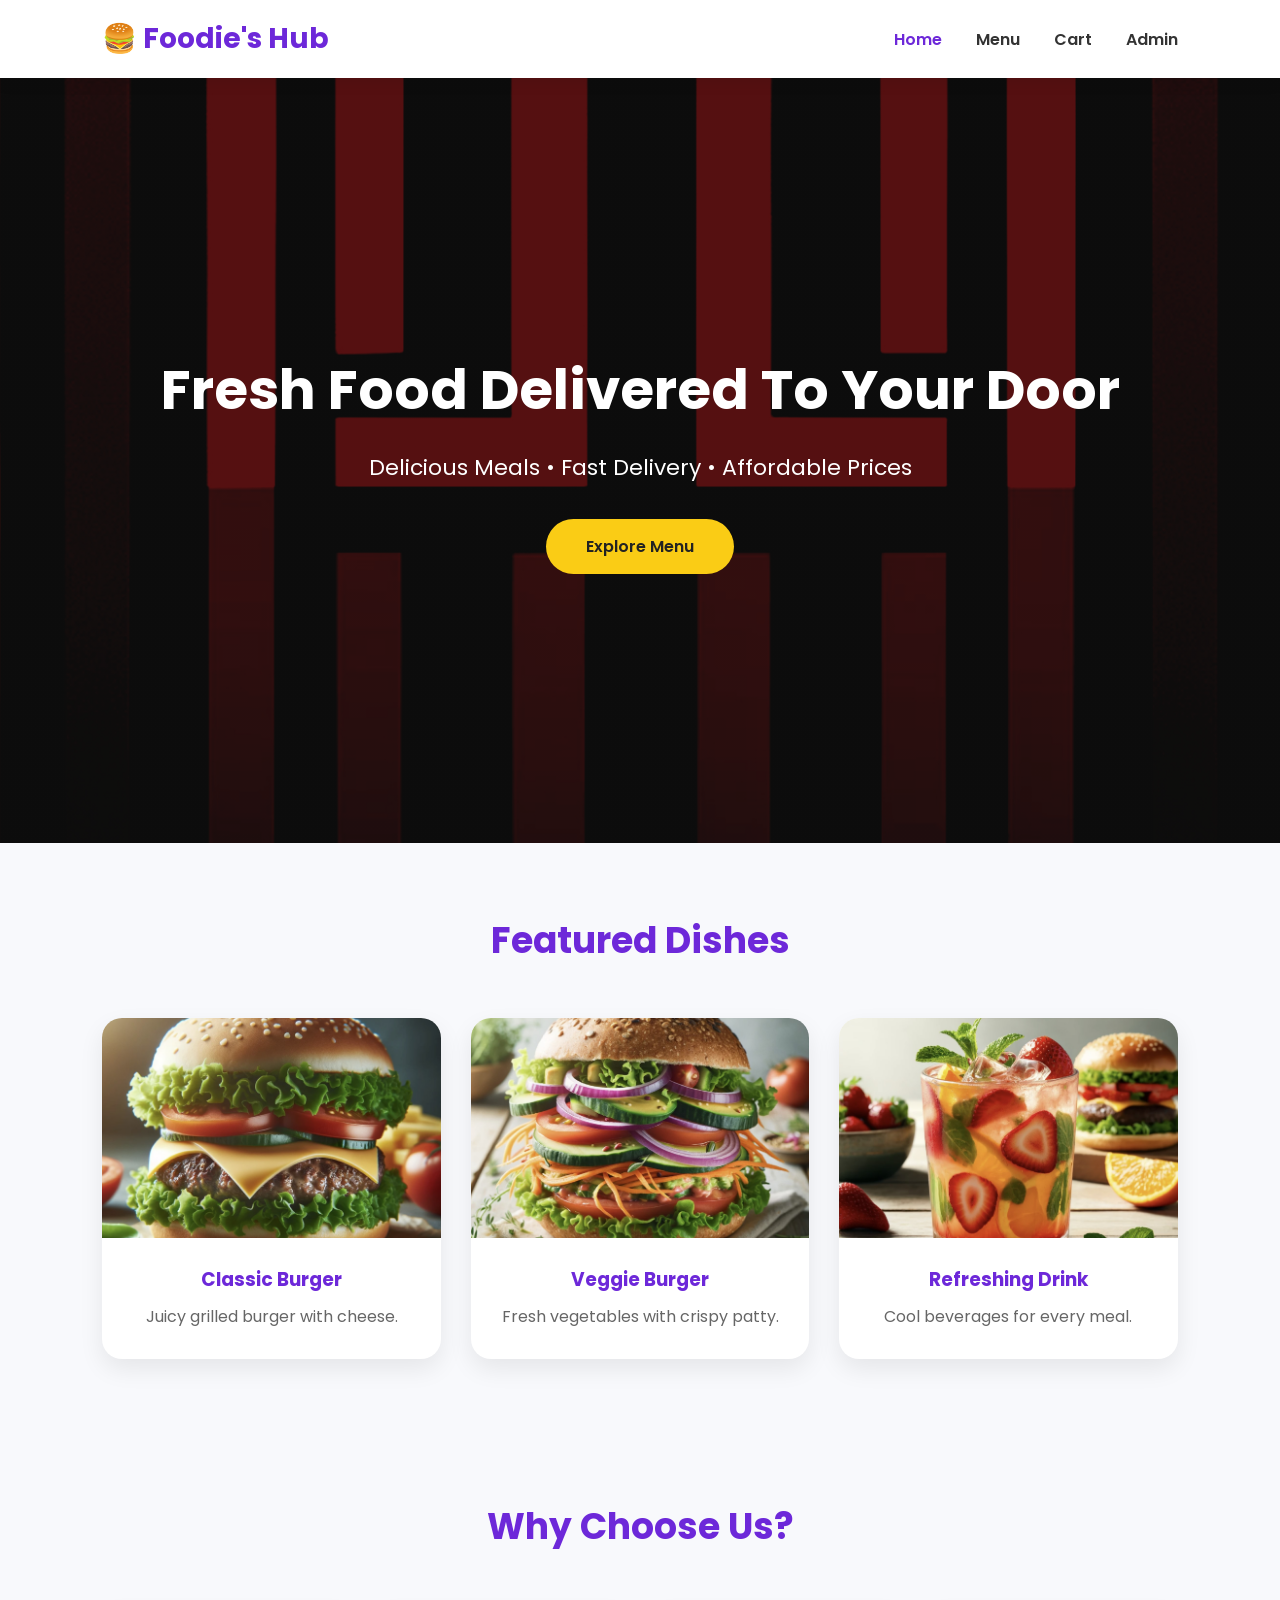
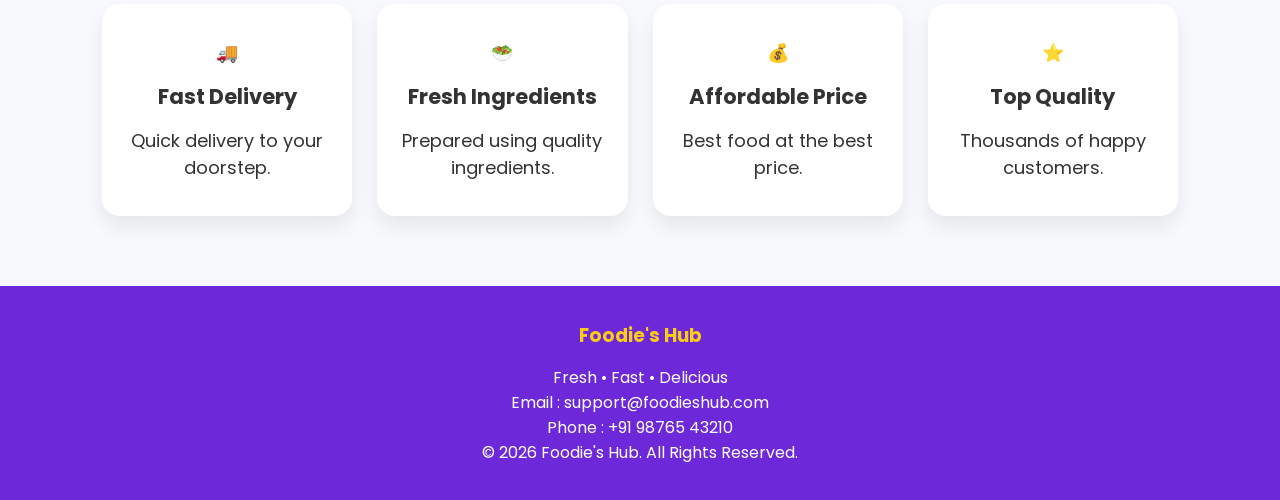
==== app/index.html @ e69044fa "initial changes -online food ordering system" ====
<!DOCTYPE html>
<html lang="en">
<head>
    <meta charset="UTF-8">
    <meta name="viewport" content="width=device-width, initial-scale=1.0">
    <title>Foodie's Hub | Online Food Ordering</title>

    <link rel="stylesheet" href="css/style.css">

    <link href="https://fonts.googleapis.com/css2?family=Poppins:wght@300;400;500;600;700&display=swap" rel="stylesheet">

    <script src="js/main.js" defer></script>
</head>

<body>

    <!-- Navbar -->

    <header class="navbar">

        <div class="logo">
            🍔 Foodie's Hub
        </div>

        <nav>

            <a href="index.html" class="active">Home</a>

            <a href="menu.html">Menu</a>

            <a href="cart.html">Cart</a>

            <a href="php/admin-menu.php">Admin</a>

        </nav>

    </header>


    <!-- Hero Section -->

    <section class="hero">

        <div class="hero-content">

            <h1>Fresh Food Delivered To Your Door</h1>

            <p>
                Delicious Meals • Fast Delivery • Affordable Prices
            </p>

            <a href="menu.html" class="btn">
                Explore Menu
            </a>

        </div>

    </section>


    <!-- Featured Foods -->

    <section class="featured">

        <h2>Featured Dishes</h2>

        <div class="food-container">

            <div class="food-card">

                <img src="images/burger.jpg" alt="Burger">

                <h3>Classic Burger</h3>

                <p>Juicy grilled burger with cheese.</p>

            </div>

            <div class="food-card">

                <img src="images/veggieburger.jpg" alt="Veg Burger">

                <h3>Veggie Burger</h3>

                <p>Fresh vegetables with crispy patty.</p>

            </div>

            <div class="food-card">

                <img src="images/mixdrink.jpg" alt="Drink">

                <h3>Refreshing Drink</h3>

                <p>Cool beverages for every meal.</p>

            </div>

        </div>

    </section>


    <!-- Why Choose Us -->

    <section class="why-us">

        <h2>Why Choose Us?</h2>

        <div class="features">

            <div class="feature-box">
                🚚
                <h3>Fast Delivery</h3>
                <p>Quick delivery to your doorstep.</p>
            </div>

            <div class="feature-box">
                🥗
                <h3>Fresh Ingredients</h3>
                <p>Prepared using quality ingredients.</p>
            </div>

            <div class="feature-box">
                💰
                <h3>Affordable Price</h3>
                <p>Best food at the best price.</p>
            </div>

            <div class="feature-box">
                ⭐
                <h3>Top Quality</h3>
                <p>Thousands of happy customers.</p>
            </div>

        </div>

    </section>


    <!-- Footer -->

    <footer>

        <h3>Foodie's Hub</h3>

        <p>Fresh • Fast • Delicious</p>

        <p>Email : support@foodieshub.com</p>

        <p>Phone : +91 98765 43210</p>

        <p>© 2026 Foodie's Hub. All Rights Reserved.</p>

    </footer>

</body>
</html>
---- app/css/style.css ----
/* ===========================================
   Foodie's Hub
   Theme : Yellow & Violet
=========================================== */

@import url('https://fonts.googleapis.com/css2?family=Poppins:wght@300;400;500;600;700&display=swap');

*{
    margin:0;
    padding:0;
    box-sizing:border-box;
    scroll-behavior:smooth;
}

body{
    font-family:'Poppins',sans-serif;
    background:#f8f9fc;
    color:#333;
}

/* ================= NAVBAR ================= */

.navbar{
    display:flex;
    justify-content:space-between;
    align-items:center;
    padding:18px 8%;
    background:#ffffff;
    box-shadow:0 4px 15px rgba(0,0,0,.08);
    position:sticky;
    top:0;
    z-index:999;
}

.logo{
    font-size:28px;
    font-weight:700;
    color:#6D28D9;
}

nav a{
    text-decoration:none;
    margin-left:30px;
    color:#333;
    font-weight:600;
    transition:.3s;
}

nav a:hover,
nav a.active{
    color:#6D28D9;
}

/* ================= HERO ================= */

.hero{

    min-height:85vh;

    background:linear-gradient(rgba(0,0,0,.55),rgba(0,0,0,.55)),
    url("../images/placeholder.jpg");

    background-size:cover;
    background-position:center;

    display:flex;
    justify-content:center;
    align-items:center;

    text-align:center;
}

.hero-content{

    color:#fff;

}

.hero h1{

    font-size:55px;

    margin-bottom:20px;

}

.hero p{

    font-size:22px;

    margin-bottom:35px;

}

.btn{

    display:inline-block;

    padding:15px 40px;

    background:#FACC15;

    color:#222;

    border-radius:50px;

    text-decoration:none;

    font-weight:600;

    transition:.3s;

}

.btn:hover{

    background:#6D28D9;

    color:white;

    transform:translateY(-3px);

}

/* ================= SECTION ================= */

section{

    padding:70px 8%;

}

section h2{

    text-align:center;

    font-size:36px;

    color:#6D28D9;

    margin-bottom:50px;

}

/* ================= FOOD CARDS ================= */

.food-container{

    display:grid;

    grid-template-columns:repeat(auto-fit,minmax(260px,1fr));

    gap:30px;

}

.food-card{

    background:#fff;

    border-radius:20px;

    overflow:hidden;

    box-shadow:0 10px 25px rgba(0,0,0,.08);

    transition:.3s;

    text-align:center;

    padding-bottom:20px;

}

.food-card:hover{

    transform:translateY(-10px);

}

.food-card img{

    width:100%;

    height:220px;

    object-fit:cover;

}

.food-card h3{

    margin-top:20px;

    color:#6D28D9;

}

.food-card p{

    padding:10px 20px;

    color:#666;

}

/* ================= WHY US ================= */

.features{

    display:grid;

    grid-template-columns:repeat(auto-fit,minmax(220px,1fr));

    gap:25px;

}

.feature-box{

    background:#ffffff;

    border-radius:18px;

    text-align:center;

    padding:35px 20px;

    box-shadow:0 10px 20px rgba(0,0,0,.08);

    transition:.3s;

    font-size:18px;

}

.feature-box:hover{

    background:#6D28D9;

    color:white;

}

.feature-box h3{

    margin:15px 0;

}

/* ================= FORMS ================= */

form{

    max-width:700px;

    margin:auto;

    background:#fff;

    padding:35px;

    border-radius:20px;

    box-shadow:0 10px 25px rgba(0,0,0,.08);

}

label{

    font-weight:600;

    display:block;

    margin-top:18px;

}

input,
select,
textarea{

    width:100%;

    padding:14px;

    margin-top:8px;

    border:1px solid #ddd;

    border-radius:10px;

    font-family:Poppins;

}

button{

    margin-top:25px;

    background:#FACC15;

    color:#222;

    border:none;

    padding:14px 30px;

    border-radius:40px;

    cursor:pointer;

    font-weight:600;

    transition:.3s;

}

button:hover{

    background:#6D28D9;

    color:white;

}

/* ================= TABLE ================= */

table{

    width:100%;

    border-collapse:collapse;

    margin-top:30px;

    background:white;

    border-radius:15px;

    overflow:hidden;

}

th{

    background:#6D28D9;

    color:white;

    padding:15px;

}

td{

    padding:15px;

    border-bottom:1px solid #eee;

}

tr:hover{

    background:#faf5ff;

}

/* ================= FOOTER ================= */

footer{

    background:#6D28D9;

    color:white;

    text-align:center;

    padding:35px;

}

footer h3{

    color:#FACC15;

    margin-bottom:15px;

}

/* ================= RESPONSIVE ================= */

@media(max-width:768px){

.hero h1{

font-size:36px;

}

.hero p{

font-size:18px;

}

.navbar{

flex-direction:column;

}

nav{

margin-top:15px;

}

nav a{

margin:10px;

display:inline-block;

}

}

/* Toast Notification */

.toast{

    position:fixed;

    top:20px;

    right:20px;

    background:#6D28D9;

    color:white;

    padding:15px 25px;

    border-radius:10px;

    font-weight:600;

    box-shadow:0 5px 15px rgba(0,0,0,.3);

    opacity:0;

    visibility:hidden;

    transition:all .4s ease;

    z-index:9999;

}

.toast.show{

    opacity:1;

    visibility:visible;

}
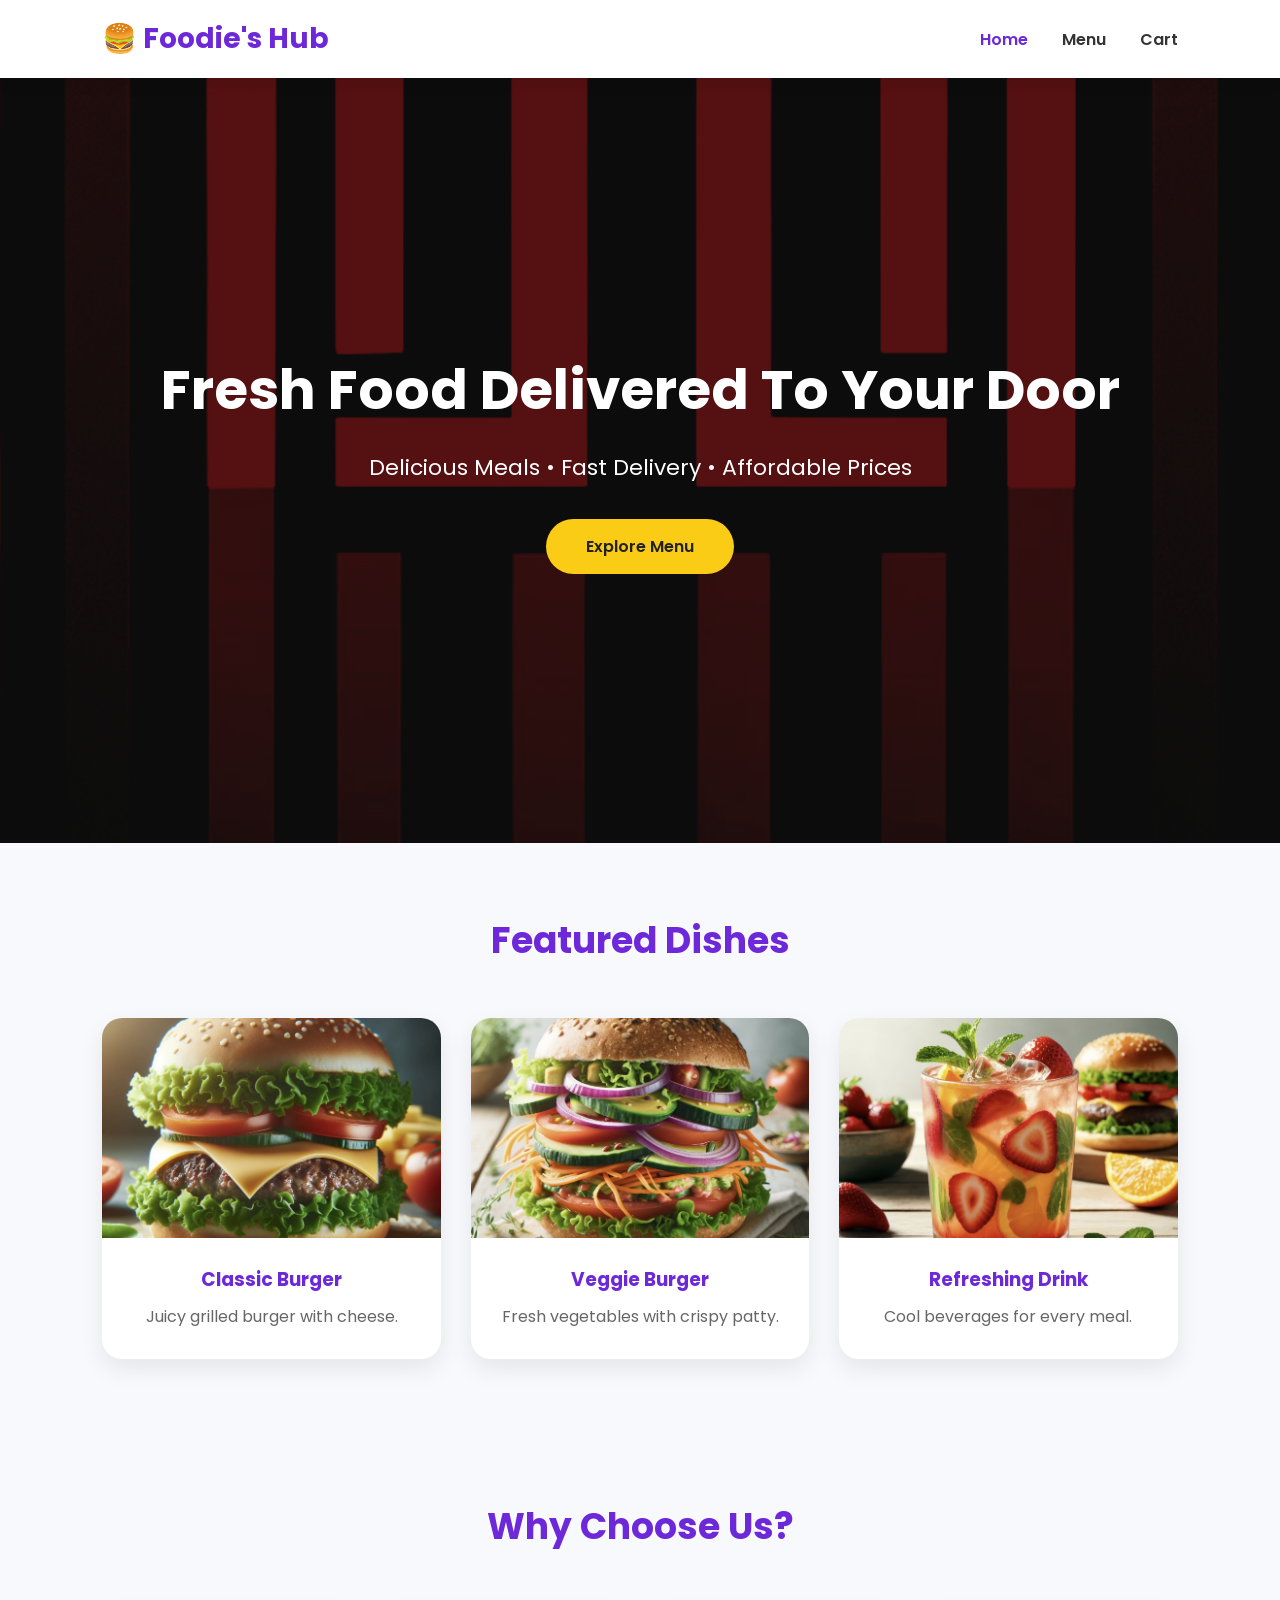
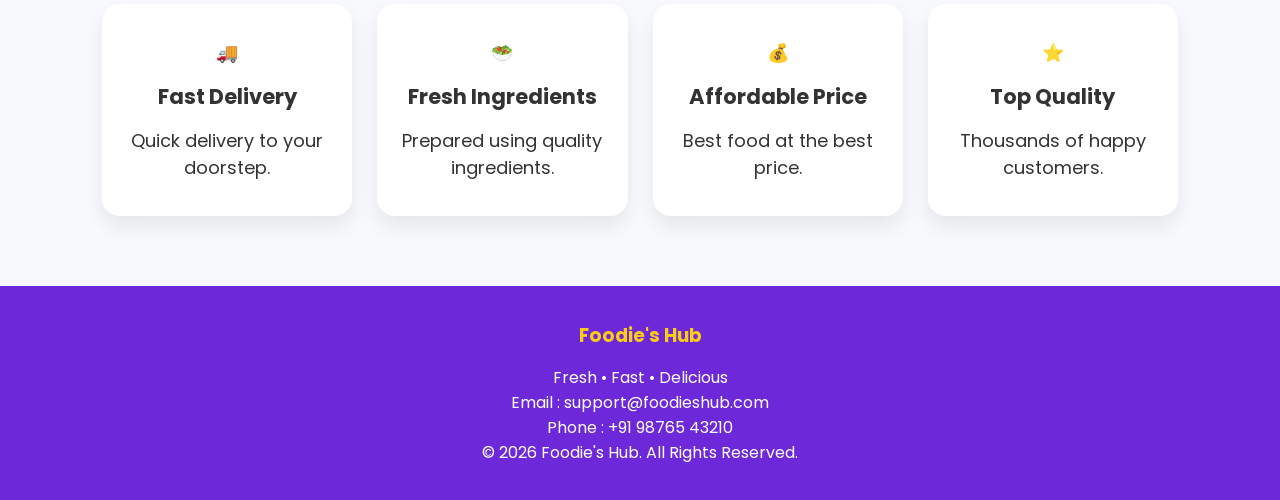
==== commit 5b16c87f: "Removed admin button and updated frontend" ====
--- a/app/index.html
+++ b/app/index.html
@@ -30,7 +30,7 @@
 
             <a href="cart.html">Cart</a>
 
-            <a href="php/admin-menu.php">Admin</a>
+            
 
         </nav>
 
--- a/app/css/style.css
+++ b/app/css/style.css
@@ -290,7 +290,7 @@
 
     border-radius:10px;
 
-    font-family:Poppins;
+    font-family:'Poppins',sans-serif;
 
 }
 
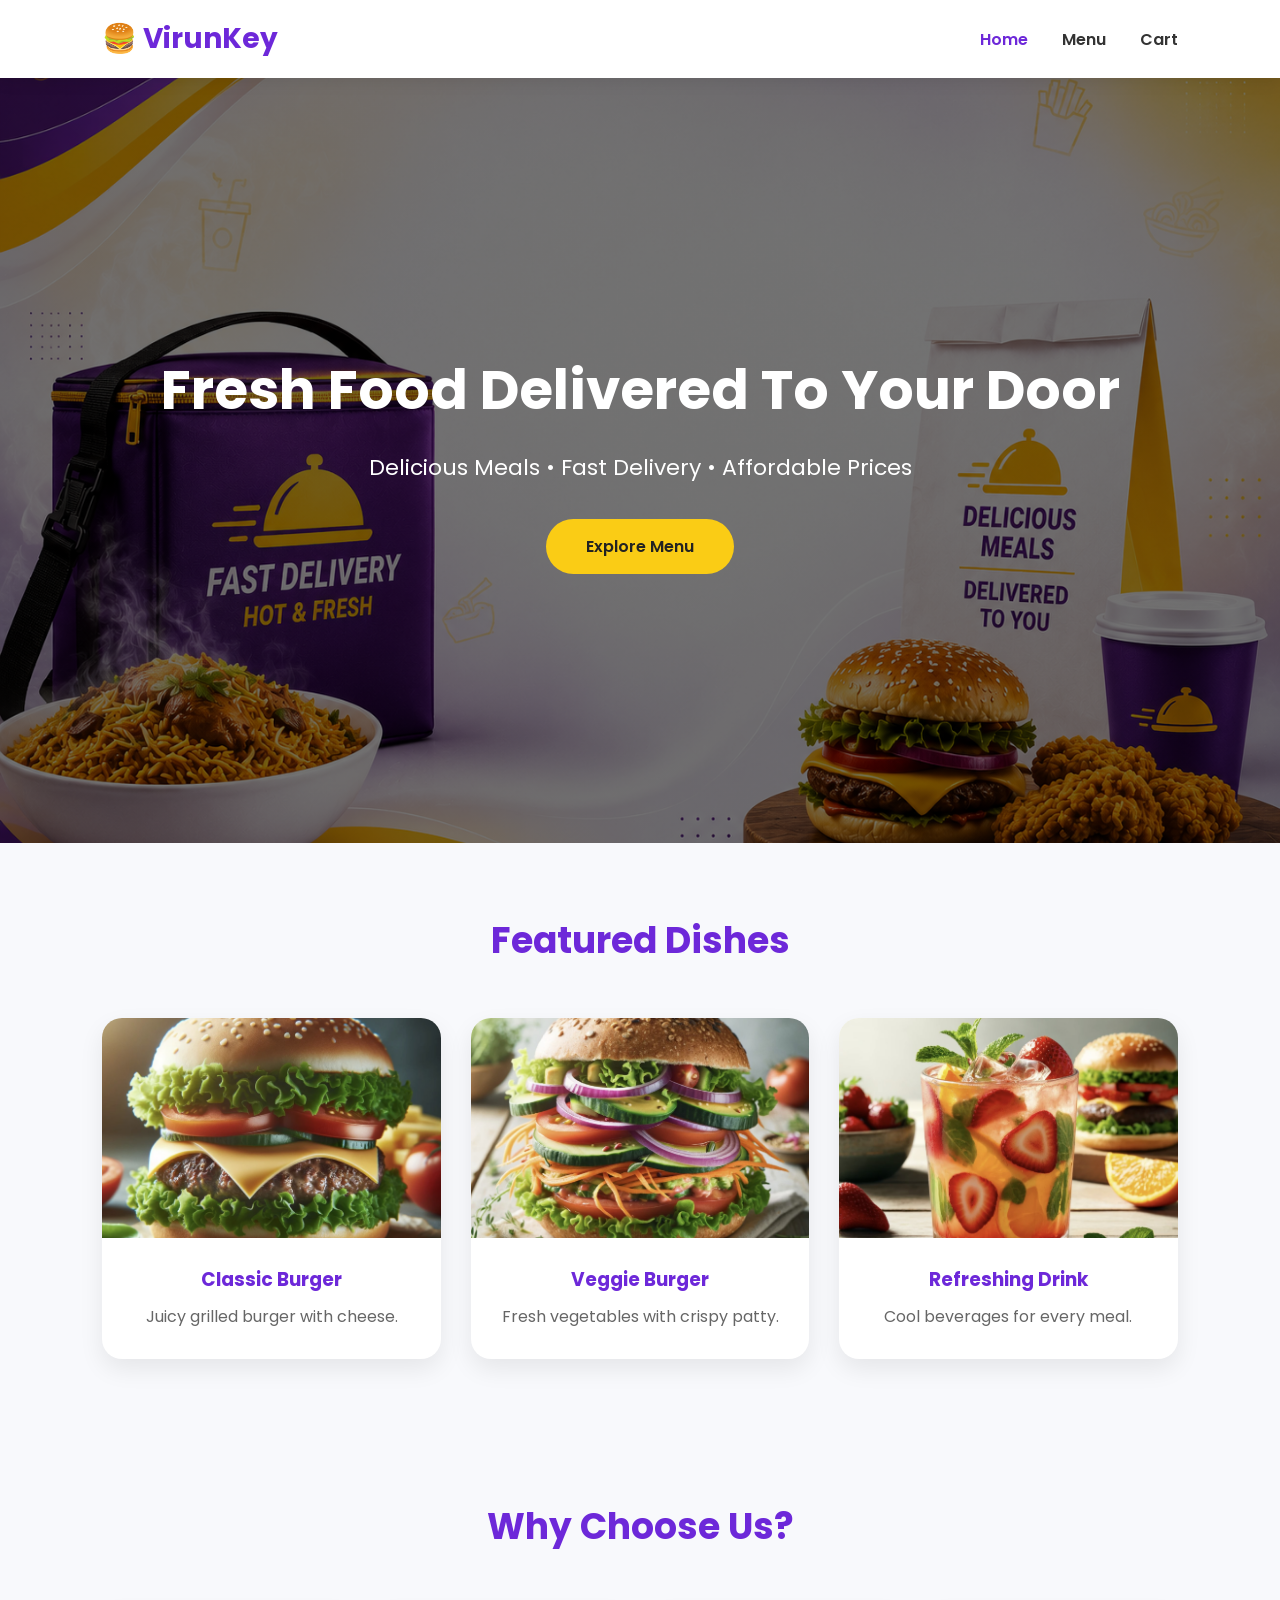
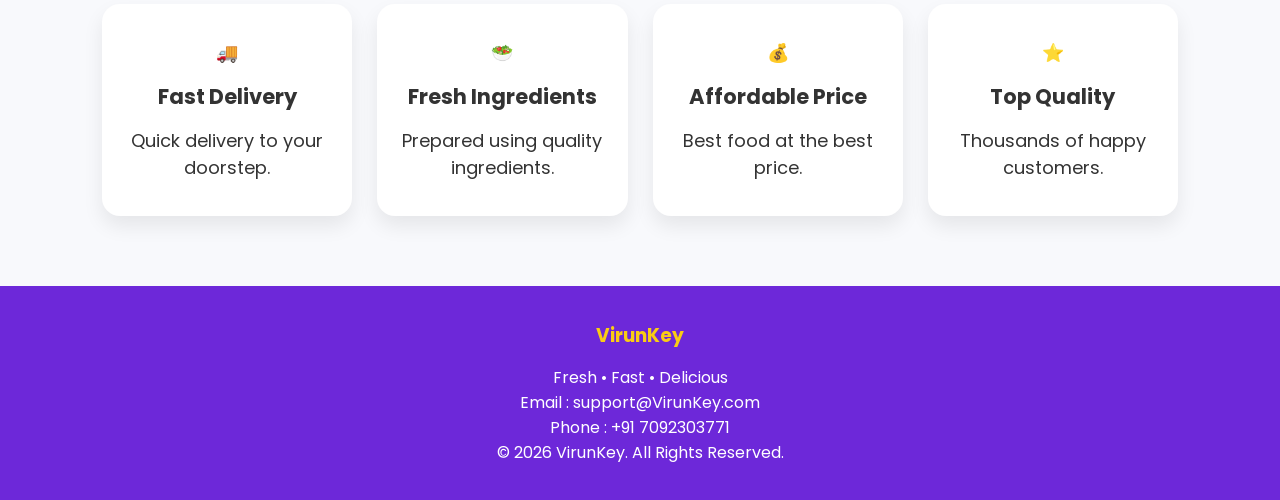
==== commit 43e1acd7: "Updated frontend UI" ====
--- a/app/index.html
+++ b/app/index.html
@@ -3,7 +3,7 @@
 <head>
     <meta charset="UTF-8">
     <meta name="viewport" content="width=device-width, initial-scale=1.0">
-    <title>Foodie's Hub | Online Food Ordering</title>
+    <title>VirunKey | Online Food Ordering</title>
 
     <link rel="stylesheet" href="css/style.css">
 
@@ -19,7 +19,7 @@
     <header class="navbar">
 
         <div class="logo">
-            🍔 Foodie's Hub
+            🍔 VirunKey
         </div>
 
         <nav>
@@ -142,15 +142,15 @@
 
     <footer>
 
-        <h3>Foodie's Hub</h3>
+        <h3>VirunKey</h3>
 
         <p>Fresh • Fast • Delicious</p>
 
-        <p>Email : support@foodieshub.com</p>
+        <p>Email : support@VirunKey.com</p>
 
-        <p>Phone : +91 98765 43210</p>
+        <p>Phone : +91 7092303771</p>
 
-        <p>© 2026 Foodie's Hub. All Rights Reserved.</p>
+        <p>© 2026 VirunKey. All Rights Reserved.</p>
 
     </footer>
 
--- a/app/css/style.css
+++ b/app/css/style.css
@@ -58,7 +58,7 @@
     min-height:85vh;
 
     background:linear-gradient(rgba(0,0,0,.55),rgba(0,0,0,.55)),
-    url("../images/placeholder.jpg");
+    url("../images/background.png");
 
     background-size:cover;
     background-position:center;
